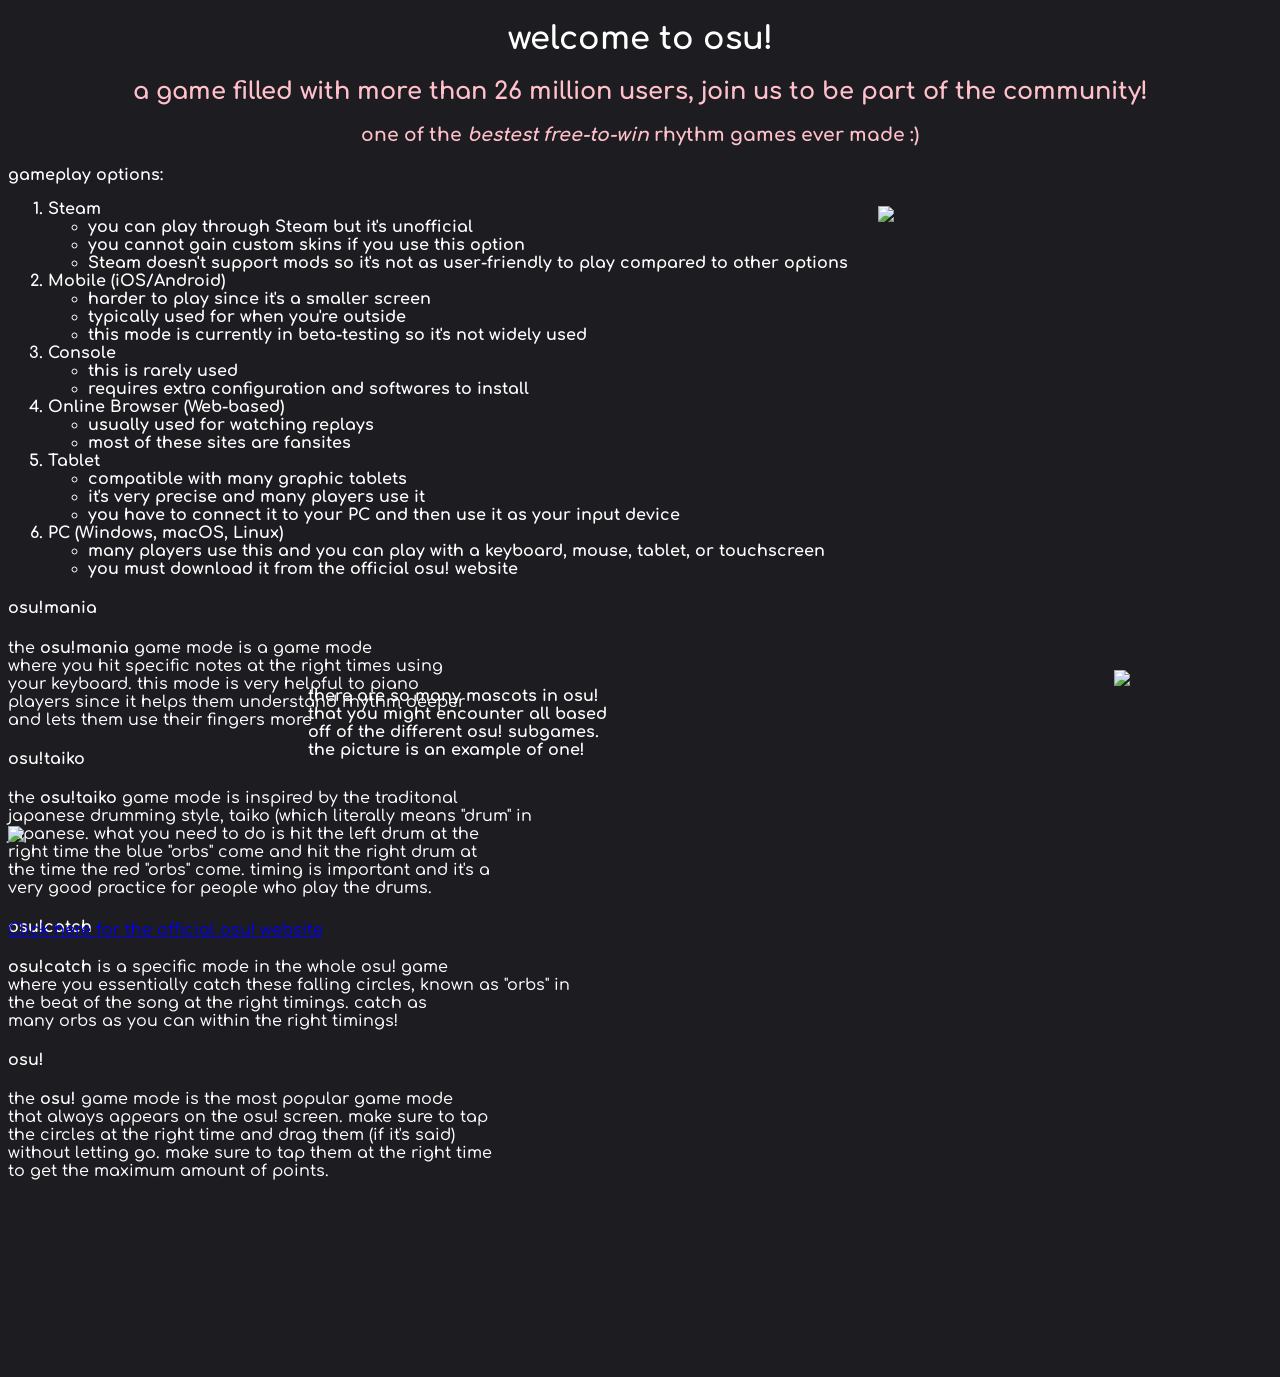
==== index.html @ 7ea90579 "Add files via upload" ====
<!DOCTYPE html>
<!-- Requirements
All required tags
Large text and bold text
A bulleted list and a numbered list
3 graphics (less than 300 x 300 pixels in size)
3 links to other related sites
1 other tag(s) you find in the source on another site
 -->
<HTML>
<HEAD>
<!--- Insert CSS link here--->
<link rel="stylesheet" href="mystyles.css">
<!--- Insert font for body here --->
<link rel="preconnect" href="https://fonts.googleapis.com">
<link rel="preconnect" href="https://fonts.gstatic.com" crossorigin>
<link href="https://fonts.googleapis.com/css2?family=Comfortaa:wght@500&display=swap" rel="stylesheet">
<link rel="stylesheet" href="https://cdnjs.cloudflare.com/ajax/libs/font-awesome/7.0.1/css/all.min.css"/>
<!--- tab name of the web page--->
<TITLE>guide | osu!</TITLE>

</HEAD>
<BODY>

<!---Welcome ! div class--->
<h1>welcome to osu!</h1>
<h2>a game filled with more than 26 million users, join us to be part of the community!</h2>
<h3> one of the <I>bestest free-to-win</I> rhythm games ever made :) </h3>
<h4><b> gameplay options: </b>
<ol>
<li> Steam
	<ul>
	<li>you can play through Steam but it's unofficial
	<li>you cannot gain custom skins if you use this option
	<li>Steam doesn't support mods so it's not as user-friendly to play compared to other options
	</ul>
<li> Mobile (iOS/Android)
	<ul>
	<li>harder to play since it's a smaller screen
	<li>typically used for when you're outside
	<li>this mode is currently in beta-testing so it's not widely used
	</ul>
<li> Console
	<ul>
	<li>this is rarely used
	<li>requires extra configuration and softwares to install
	</ul>
<li> Online Browser (Web-based)
	<ul>
	<li>usually used for watching replays
	<li>most of these sites are fansites
	</ul>
<li> Tablet
	<ul>
	<li>compatible with many graphic tablets
	<li>it's very precise and many players use it
	<li>you have to connect it to your PC and then use it as your input device
	</ul>
<li> PC (Windows, macOS, Linux)
	<ul>
	<li>many players use this and you can play with a keyboard, mouse, tablet, or touchscreen
	<li>you must download it from the official osu! website 
	</ul>
</ol>
</h4>

<div class="mania">
<h4>osu!mania</h4>
<p>the <b>osu!mania </b>game mode is a game mode<br>
where you hit specific notes at the right times using<br>
your keyboard. this mode is very helpful to piano<br>
players since it helps them understand rhythm deeper<br>
 and lets them use their fingers more</p>
</div>

<div class="taiko">
<h4>osu!taiko</h4>
<p>the <b>osu!taiko</b> game mode is inspired by the traditonal<br>
japanese drumming style, taiko (which literally means "drum" in<br>
japanese. what you need to do is hit the left drum at the<br>
right time the blue "orbs" come and hit the right drum at<br>
the time the red "orbs" come. timing is important and it's a<br>
very good practice for people who play the drums.</p>
</div>

<div class="catch">
<h4>osu!catch</h4>
<p><b>osu!catch</b> is a specific mode in the whole osu! game <br>
where you essentially catch these falling circles, known as "orbs" in <br>
the beat of the song at the right timings. catch as <br>
many orbs as you can within the right timings!</p>
</div>

<div class="circles">
<h4>osu!</h4>
<p>the <b>osu!</b> game mode is the most popular game mode<br>
 that always appears on the osu! screen. make sure to tap <br>
 the circles at the right time and drag them (if it's said) <br>
 without letting go. make sure to tap them at the right time<br>
 to get the maximum amount of points.</p>
</div>

<div class="osulogo">
<img src="Images/finalosulogo.png">
</div>

<div class="characters">
<img src="Images/ryuta@osu!.png">
</div>

<div class="mascots">
<h4>there are so many mascots in osu! <br>
 that you might encounter all based <br>
 off of the different osu! subgames. <br> 
 the picture is an example of one!</h4>
</div>

<div class="players">
<img src="Images/honmiosu!.png">
</div>

<div class="diagram">
<img src="Images/osudiagram.png">
</div>

<div class="icons">
<A HREF="https://osu.ppy.sh/"><i class="fa-solid fa-house fa-beat-fade fa-2xl" style="color: #ff66a9;"></i></A>

<A HREF="file:///C:/Users/anany/OneDrive/Desktop/webpage/index2.html"><i class="fa-solid fa-diamond-turn-right fa-beat-fade fa-2xl" style="color: #ff66a9;"></i></A>

<A HREF="https://x.com/osugame"><i class="fa-brands fa-square-x-twitter fa-beat-fade fa-2xl" style="color: #ff66a9;"></i></A>

<A HREF="https://discord.com/invite/ppy"><i class="fa-brands fa-discord fa-beat-fade fa-2xl" style="color: #ff66a9;"></i></A>
</div>

<div class="link">
<A HREF="https://osu.ppy.sh/">Click here for the official osu! website</A>
</div>


</BODY>
</HTML>
---- mystyles.css ----
h1
{
text-align: center;
font-size: 500;
color: white;
}

body
{
font-family: "Comfortaa", sans-serif;
font-weight: 500;
font-style: normal;
background-color: #1d1c20;
}

h1
{
font-size:1000;
}

::-moz-selection
{
background-color: #ff66a9;
}

::selection
{
background-color: #ff66a9;
}

.mania
{
color: white;
}

.catch
{
color: white;
}

.taiko {
color: white;
}

.circles
{
color: white;
}

h2
{
	text-align: center;
	color: pink;
}

h3
{
	color: pink;
	text-align: center;
}
h4
{
	color: white;
}

.link
{
	position: relative;
	top: -430px;
	text-align: left;
}

.osulogo
{
	position: relative;
	top: -990px;
	right: -870px;
}
.characters {
	position: relative;
	top: -390px;
	right: 0px;
}
.mascots
{
	position: relative;
	top: -570px;
	right: -300px;
}
.diagram
{
	position: absolute;
	top: -2100px;
	right: -800px;
}
.players
{
	position: absolute;
	top: 670px;
	right: 150px;
}
.icons
{
	position: relative;
	top: -450px;
}
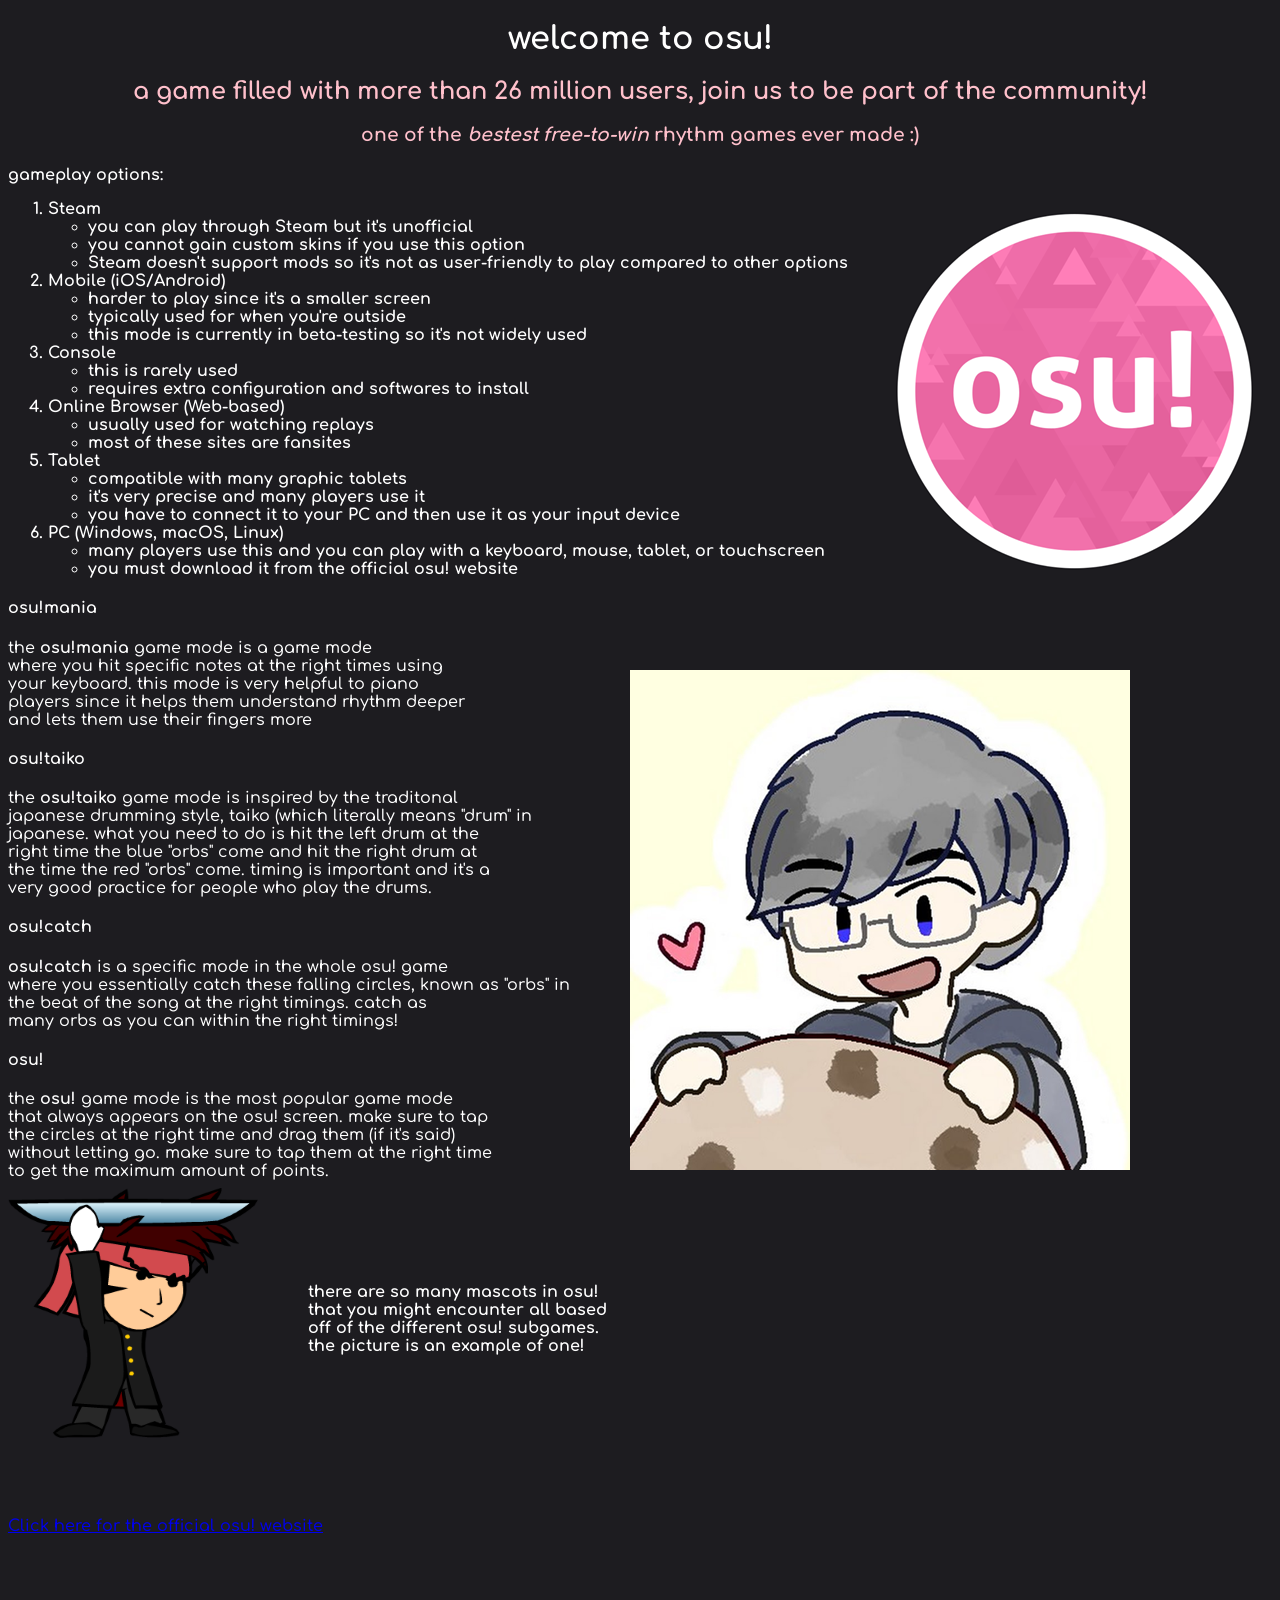
==== commit 59f4d186: "Update image sources to remove 'Images/' prefix" ====
--- a/index.html
+++ b/index.html
@@ -101,11 +101,11 @@
 </div>
 
 <div class="osulogo">
-<img src="Images/finalosulogo.png">
+<img src="finalosulogo.png">
 </div>
 
 <div class="characters">
-<img src="Images/ryuta@osu!.png">
+<img src="ryuta@osu!.png">
 </div>
 
 <div class="mascots">
@@ -116,7 +116,7 @@
 </div>
 
 <div class="players">
-<img src="Images/honmiosu!.png">
+<img src="honmiosu!.png">
 </div>
 
 <div class="diagram">
@@ -139,4 +139,4 @@
 
 
 </BODY>
-</HTML>+</HTML>
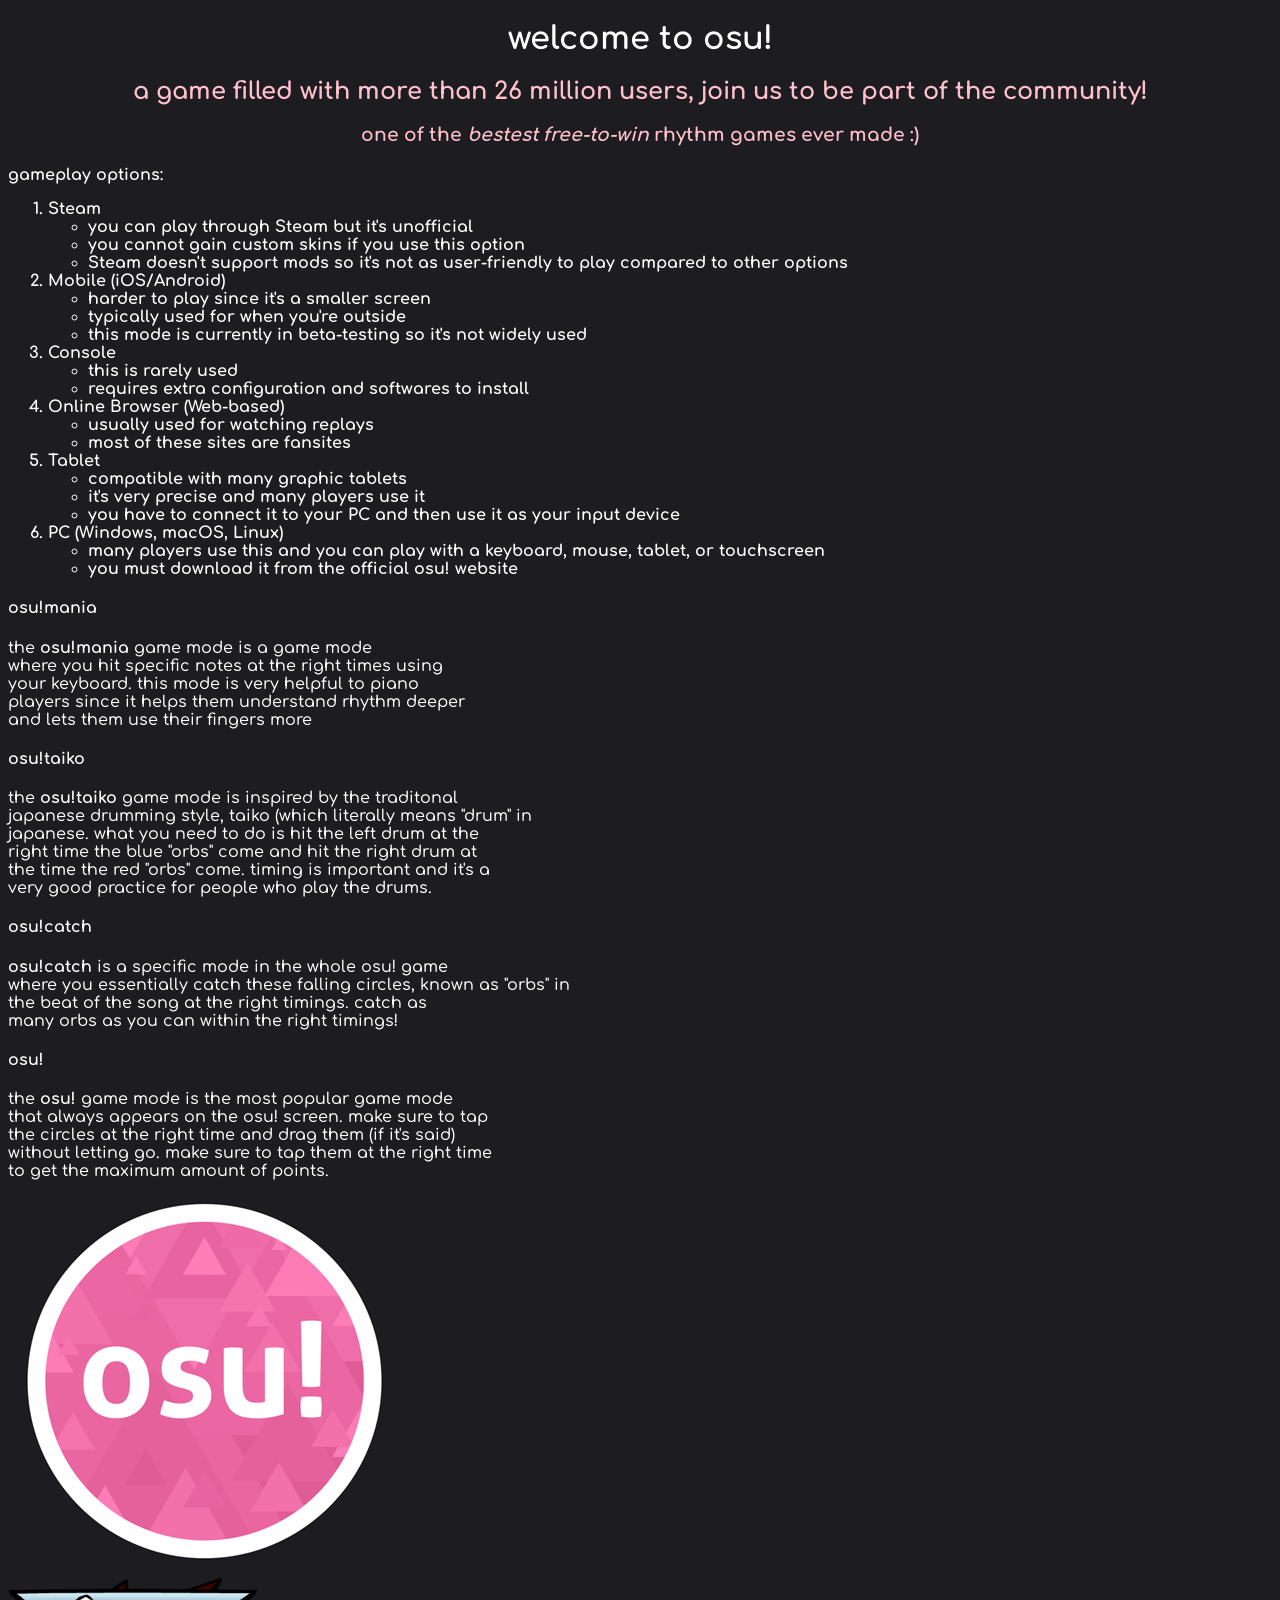
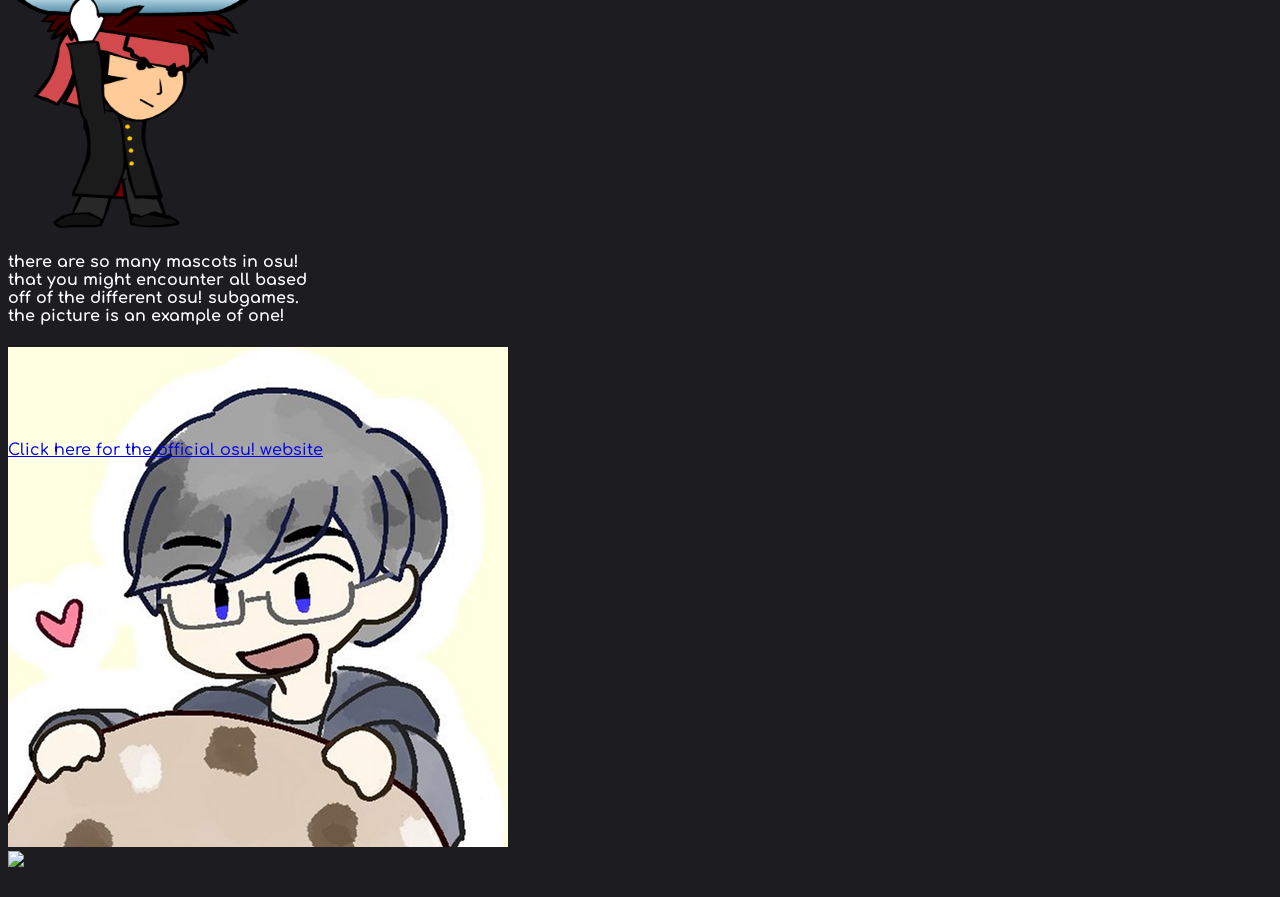
==== commit 9fdfad1e: "Update link to index2.html for relative path" ====
--- a/index.html
+++ b/index.html
@@ -126,8 +126,11 @@
 <div class="icons">
 <A HREF="https://osu.ppy.sh/"><i class="fa-solid fa-house fa-beat-fade fa-2xl" style="color: #ff66a9;"></i></A>
 
-<A HREF="file:///C:/Users/anany/OneDrive/Desktop/webpage/index2.html"><i class="fa-solid fa-diamond-turn-right fa-beat-fade fa-2xl" style="color: #ff66a9;"></i></A>
-
+<a href="index2.html">
+    <i class="fa-solid fa-diamond-turn-right fa-beat-fade fa-2xl"
+       style="color: #ff66a9;"></i>
+</a>
+	
 <A HREF="https://x.com/osugame"><i class="fa-brands fa-square-x-twitter fa-beat-fade fa-2xl" style="color: #ff66a9;"></i></A>
 
 <A HREF="https://discord.com/invite/ppy"><i class="fa-brands fa-discord fa-beat-fade fa-2xl" style="color: #ff66a9;"></i></A>
--- a/mystyles.css
+++ b/mystyles.css
@@ -70,22 +70,38 @@
 	text-align: left;
 }
 
-.osulogo
-{
-	position: relative;
-	top: -990px;
-	right: -870px;
+/* Make images scale correctly */
+img {
+    max-width: 100%;
+    height: auto;
+
+/* Main osu logo */
+.osulogo {
+    position: absolute;
+    top: 330px;
+    right: 5%;
 }
+.osulogo img {
+    width: 350px;
+}
+
+/* Character and mascot section */
 .characters {
-	position: relative;
-	top: -390px;
-	right: 0px;
+    position: relative;
+    float: left;
+    width: 45%;
+    margin-top: 30px;
 }
-.mascots
-{
-	position: relative;
-	top: -570px;
-	right: -300px;
+
+.characters img {
+    width: 430px;
+}
+
+.mascots {
+    position: relative;
+    float: right;
+    width: 45%;
+    margin-top: 100px;
 }
 .diagram
 {
@@ -103,4 +119,50 @@
 {
 	position: relative;
 	top: -450px;
-}+}
+
+/* Second character */
+.players {
+    position: relative;
+    float: right;
+    clear: both;
+    width: 40%;
+    margin-top: 20px;
+}
+
+.players img {
+    width: 420px;
+}
+
+/* Navigation and links */
+.icons {
+    position: relative;
+    clear: both;
+    padding-top: 30px;
+}
+
+.link {
+    position: static;
+    margin-top: 20px;
+}
+/* Hide missing image until uploaded */
+.diagram {
+    display: none;
+}
+
+/* Smaller screens */
+@media (max-width: 900px) {
+    .osulogo {
+        position: static;
+        text-align: center;
+        margin: 25px 0;
+    }
+
+    .characters,
+    .mascots,
+    .players {
+        float: none;
+        width: 100%;
+        margin: 20px 0;
+    }
+}
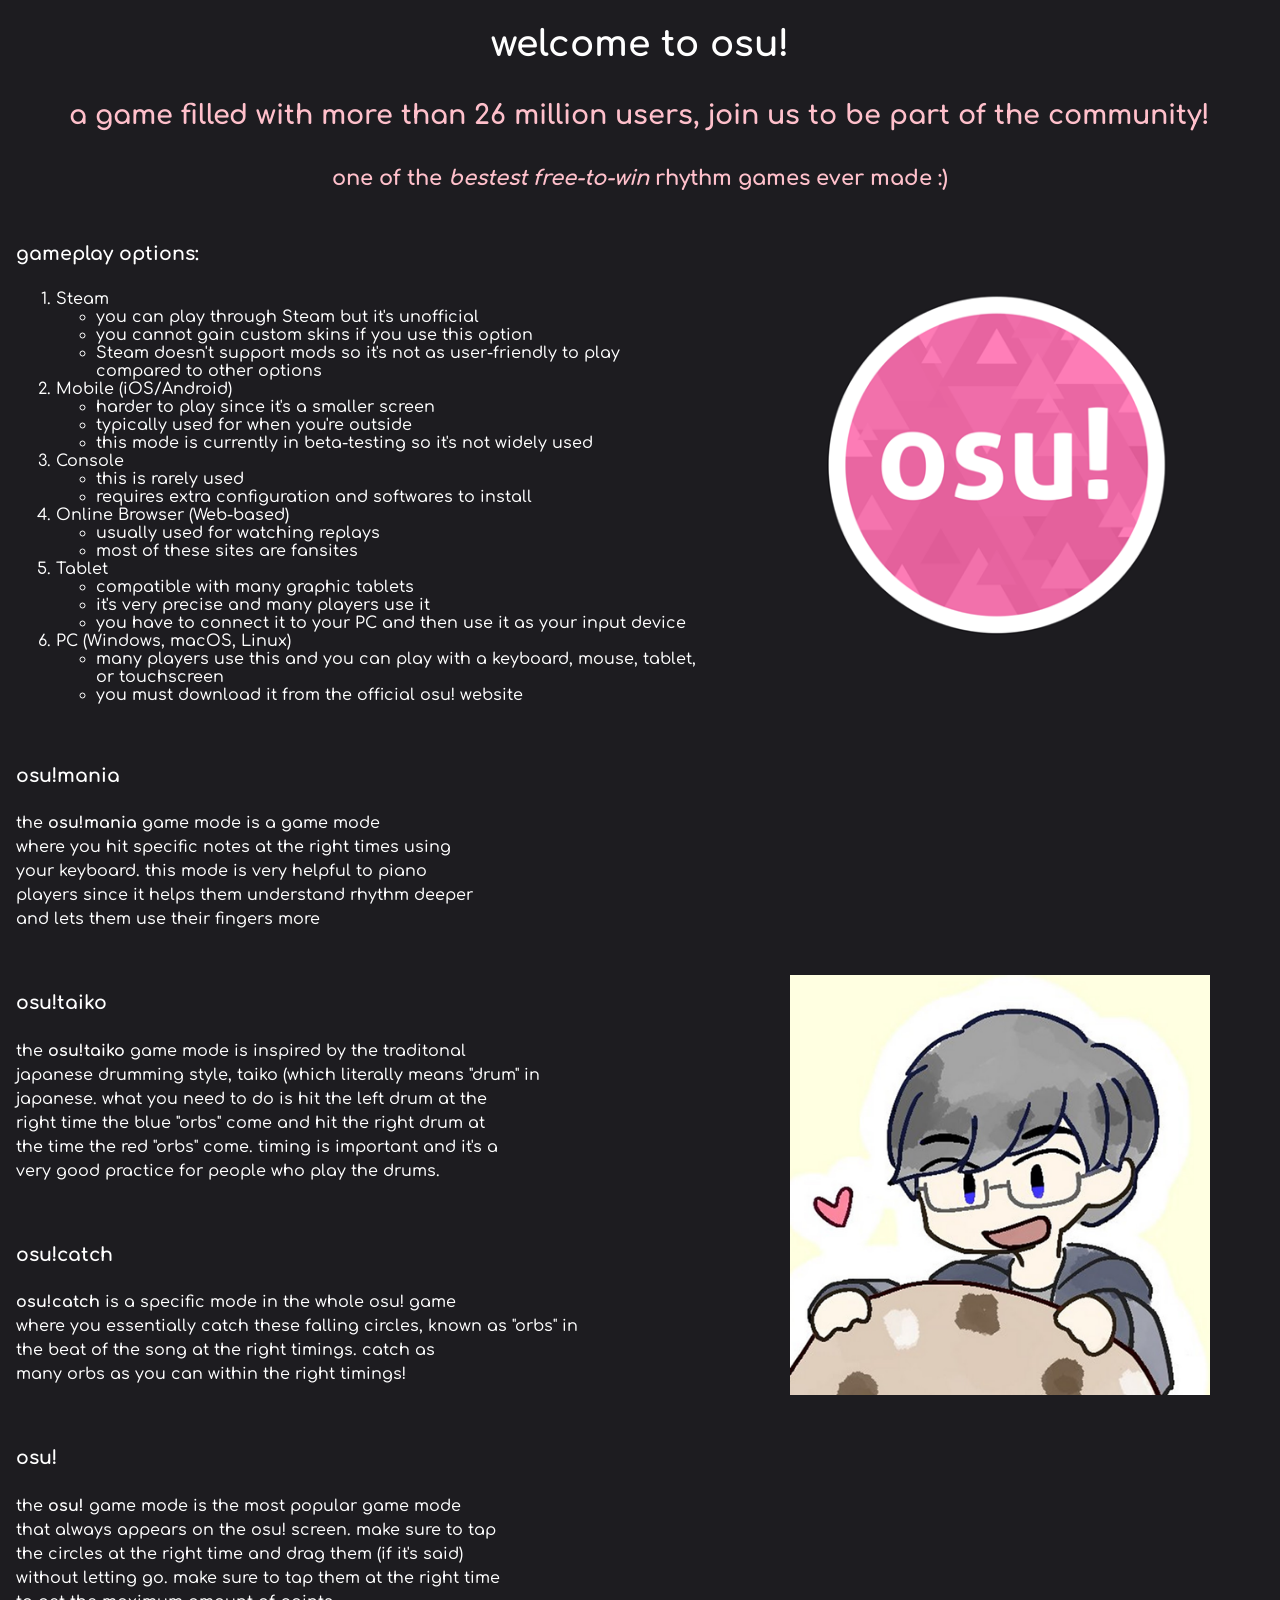
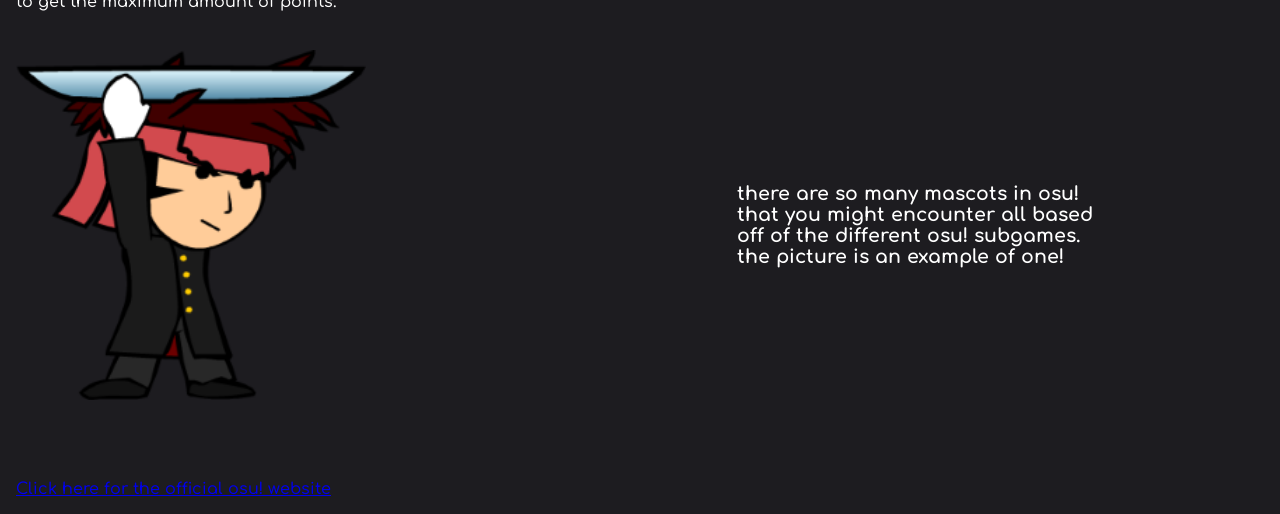
==== commit 29fba4bd: "Improve layout of gameplay options in index.html Refactor gameplay options section for better struct" ====
--- a/index.html
+++ b/index.html
@@ -26,8 +26,9 @@
 <h1>welcome to osu!</h1>
 <h2>a game filled with more than 26 million users, join us to be part of the community!</h2>
 <h3> one of the <I>bestest free-to-win</I> rhythm games ever made :) </h3>
-<h4><b> gameplay options: </b>
-<ol>
+<div class="gameplay">
+    <h4>gameplay options:</h4>
+    <ol>
 <li> Steam
 	<ul>
 	<li>you can play through Steam but it's unofficial
@@ -62,7 +63,7 @@
 	<li>you must download it from the official osu! website 
 	</ul>
 </ol>
-</h4>
+</div>
 
 <div class="mania">
 <h4>osu!mania</h4>
--- a/mystyles.css
+++ b/mystyles.css
@@ -1,168 +1,194 @@
-h1
-{
-text-align: center;
-font-size: 500;
-color: white;
+
+/* General page styling */
+* {
+    box-sizing: border-box;
 }
 
-body
-{
-font-family: "Comfortaa", sans-serif;
-font-weight: 500;
-font-style: normal;
-background-color: #1d1c20;
+body {
+    font-family: "Comfortaa", sans-serif;
+    font-weight: 500;
+    background-color: #1d1c20;
+    color: white;
+    margin: 0 auto;
+    padding: 16px;
+    max-width: 1500px;
+
+    display: grid;
+    grid-template-columns: minmax(0, 1.3fr) minmax(0, 1fr);
+    column-gap: 35px;
+    row-gap: 20px;
 }
 
-h1
-{
-font-size:1000;
+::selection {
+    background-color: #ff66a9;
 }
 
-::-moz-selection
-{
-background-color: #ff66a9;
+/* Headings */
+h1, h2, h3 {
+    grid-column: 1 / -1;
+    text-align: center;
+    margin: 8px 0;
 }
 
-::selection
-{
-background-color: #ff66a9;
+h1 {
+    color: white;
+    font-size: 36px;
 }
 
-.mania
-{
-color: white;
+h2 {
+    color: pink;
+    font-size: 27px;
 }
 
-.catch
-{
-color: white;
+h3 {
+    color: pink;
+    font-size: 21px;
+}
+
+h4 {
+    color: white;
+    font-size: 19px;
+}
+
+p {
+    line-height: 1.5;
+}
+
+/* Images */
+img {
+    display: block;
+    max-width: 100%;
+    height: auto;
+}
+
+/* Gameplay options - left */
+.gameplay {
+    grid-column: 1;
+    grid-row: 4;
+}
+
+/* osu logo - right */
+.osulogo {
+    grid-column: 2;
+    grid-row: 4;
+    align-self: center;
+    justify-self: center;
+}
+
+.osulogo img {
+    width: 380px;
+}
+
+/* Game descriptions - left */
+.mania, .taiko, .catch, .circles {
+    grid-column: 1;
+}
+
+.mania {
+    grid-row: 5;
 }
 
 .taiko {
-color: white;
+    grid-row: 6;
 }
 
-.circles
-{
-color: white;
+.catch {
+    grid-row: 7;
 }
 
-h2
-{
-	text-align: center;
-	color: pink;
+.circles {
+    grid-row: 8;
 }
 
-h3
-{
-	color: pink;
-	text-align: center;
-}
-h4
-{
-	color: white;
-}
-
-.link
-{
-	position: relative;
-	top: -430px;
-	text-align: left;
-}
-
-/* Make images scale correctly */
-img {
-    max-width: 100%;
-    height: auto;
-
-/* Main osu logo */
-.osulogo {
-    position: absolute;
-    top: 330px;
-    right: 5%;
-}
-.osulogo img {
-    width: 350px;
-}
-
-/* Character and mascot section */
-.characters {
-    position: relative;
-    float: left;
-    width: 45%;
-    margin-top: 30px;
-}
-
-.characters img {
-    width: 430px;
-}
-
-.mascots {
-    position: relative;
-    float: right;
-    width: 45%;
-    margin-top: 100px;
-}
-.diagram
-{
-	position: absolute;
-	top: -2100px;
-	right: -800px;
-}
-.players
-{
-	position: absolute;
-	top: 670px;
-	right: 150px;
-}
-.icons
-{
-	position: relative;
-	top: -450px;
-}
-
-/* Second character */
+/* Gray-haired character - right */
 .players {
-    position: relative;
-    float: right;
-    clear: both;
-    width: 40%;
-    margin-top: 20px;
+    grid-column: 2;
+    grid-row: 5 / 9;
+    align-self: center;
+    justify-self: center;
 }
 
 .players img {
     width: 420px;
 }
 
-/* Navigation and links */
+/* Red-haired character - bottom left */
+.characters {
+    grid-column: 1;
+    grid-row: 9;
+}
+
+.characters img {
+    width: 350px;
+}
+
+/* Mascot description - bottom right */
+.mascots {
+    grid-column: 2;
+    grid-row: 9;
+    align-self: center;
+}
+
+/* Navigation */
 .icons {
-    position: relative;
-    clear: both;
-    padding-top: 30px;
+    grid-column: 1 / -1;
+    grid-row: 10;
+    display: flex;
+    gap: 25px;
+    flex-wrap: wrap;
+    padding: 20px 0;
 }
 
 .link {
-    position: static;
-    margin-top: 20px;
+    grid-column: 1 / -1;
+    grid-row: 11;
 }
-/* Hide missing image until uploaded */
+
+/* Missing diagram */
 .diagram {
     display: none;
 }
 
-/* Smaller screens */
+/* Responsive layout */
 @media (max-width: 900px) {
-    .osulogo {
-        position: static;
-        text-align: center;
-        margin: 25px 0;
+    body {
+        display: block;
+        padding: 12px;
     }
 
+    h1 {
+        font-size: 30px;
+    }
+
+    h2 {
+        font-size: 23px;
+    }
+
+    h3 {
+        font-size: 19px;
+    }
+
+    .gameplay,
+    .mania,
+    .taiko,
+    .catch,
+    .circles,
+    .osulogo,
     .characters,
     .mascots,
     .players {
-        float: none;
         width: 100%;
         margin: 20px 0;
     }
+
+    .osulogo img,
+    .players img,
+    .characters img {
+        max-width: 100%;
+        margin: 0 auto;
+    }
+
+    .icons {
+        gap: 20px;
+    }
 }
